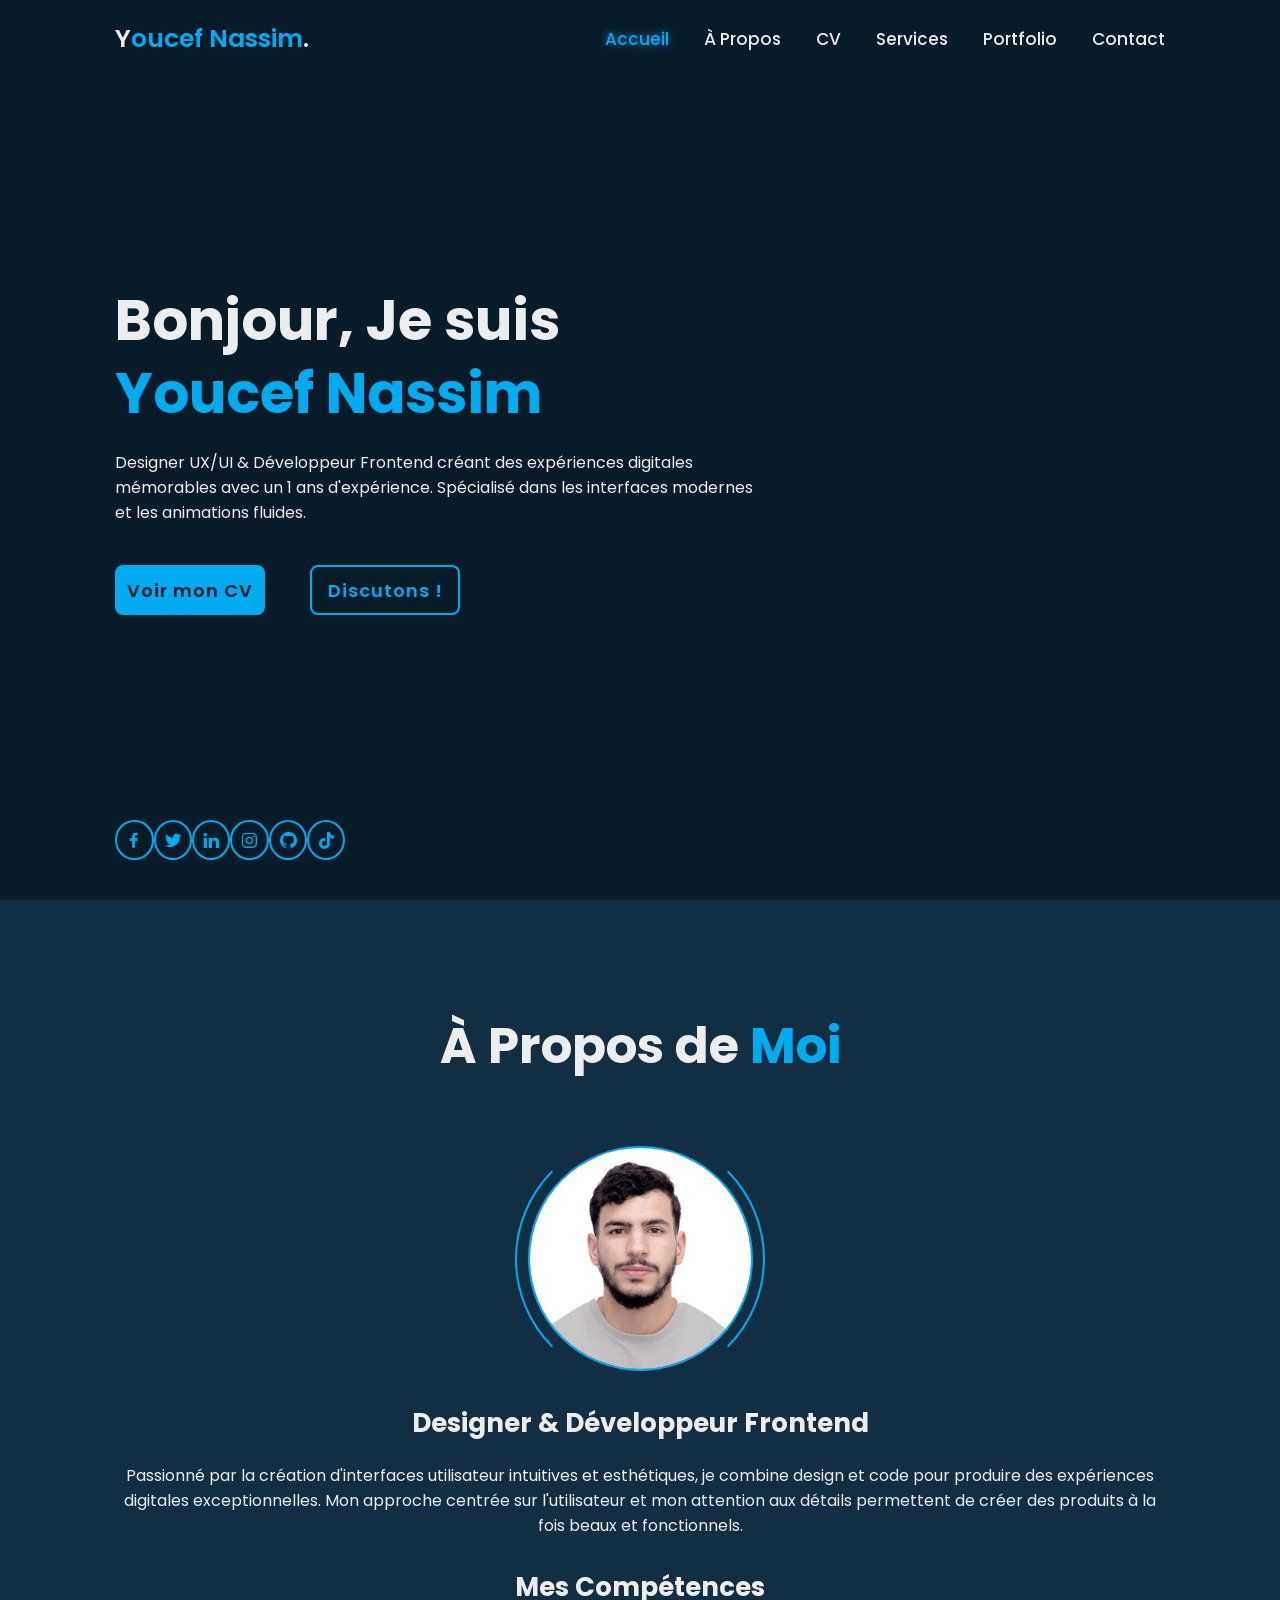
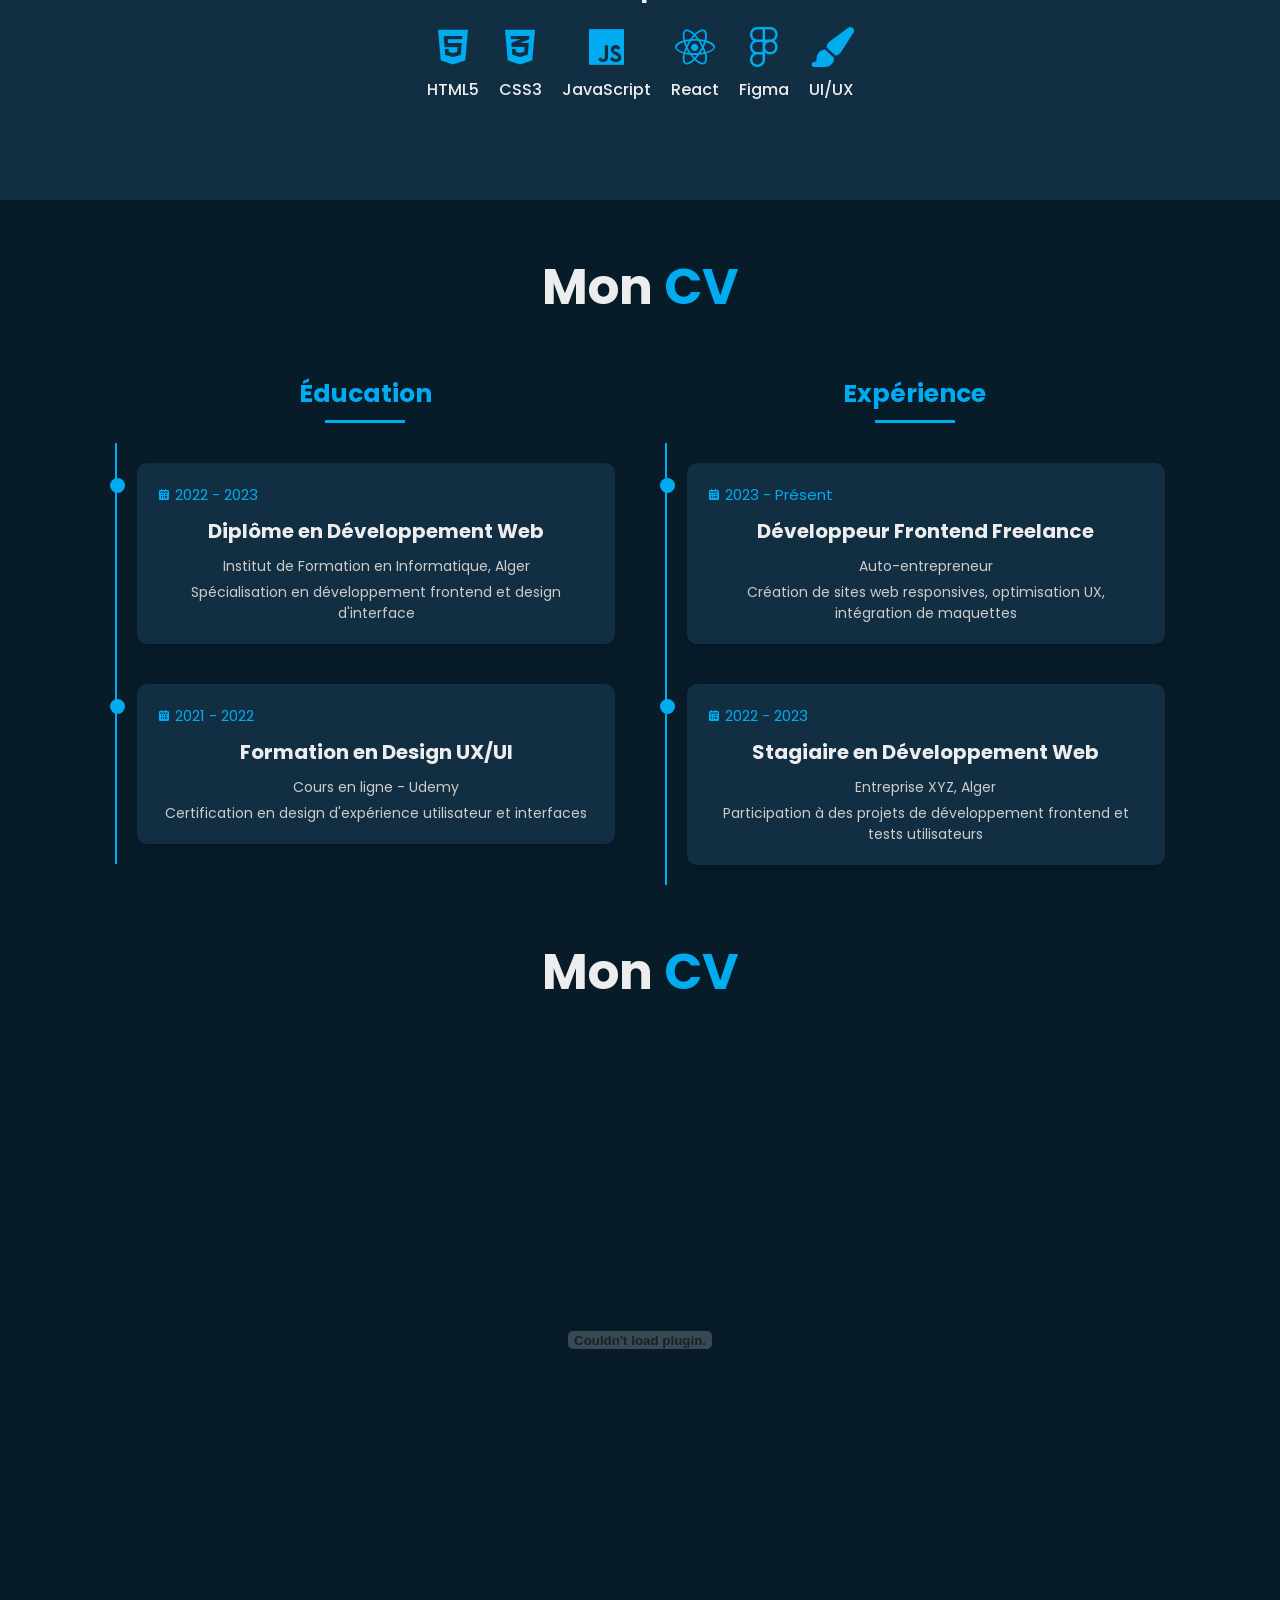
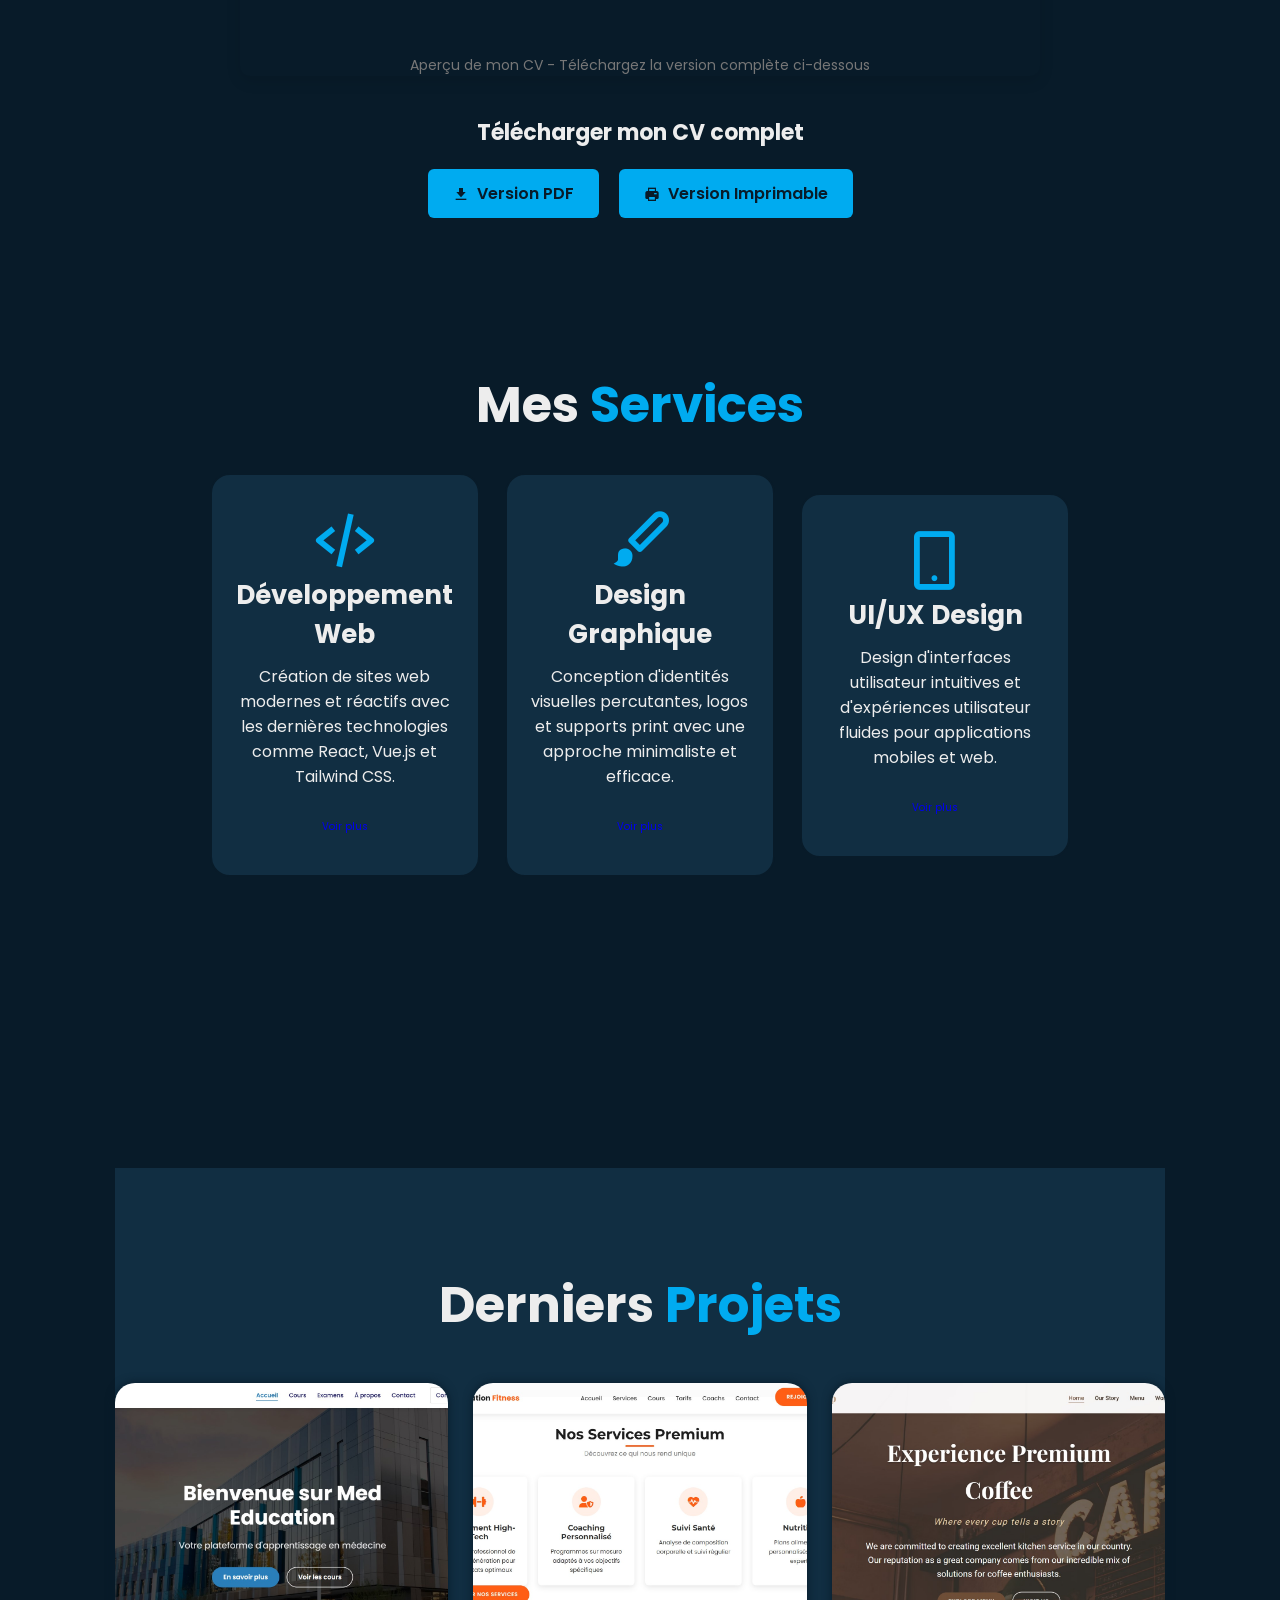
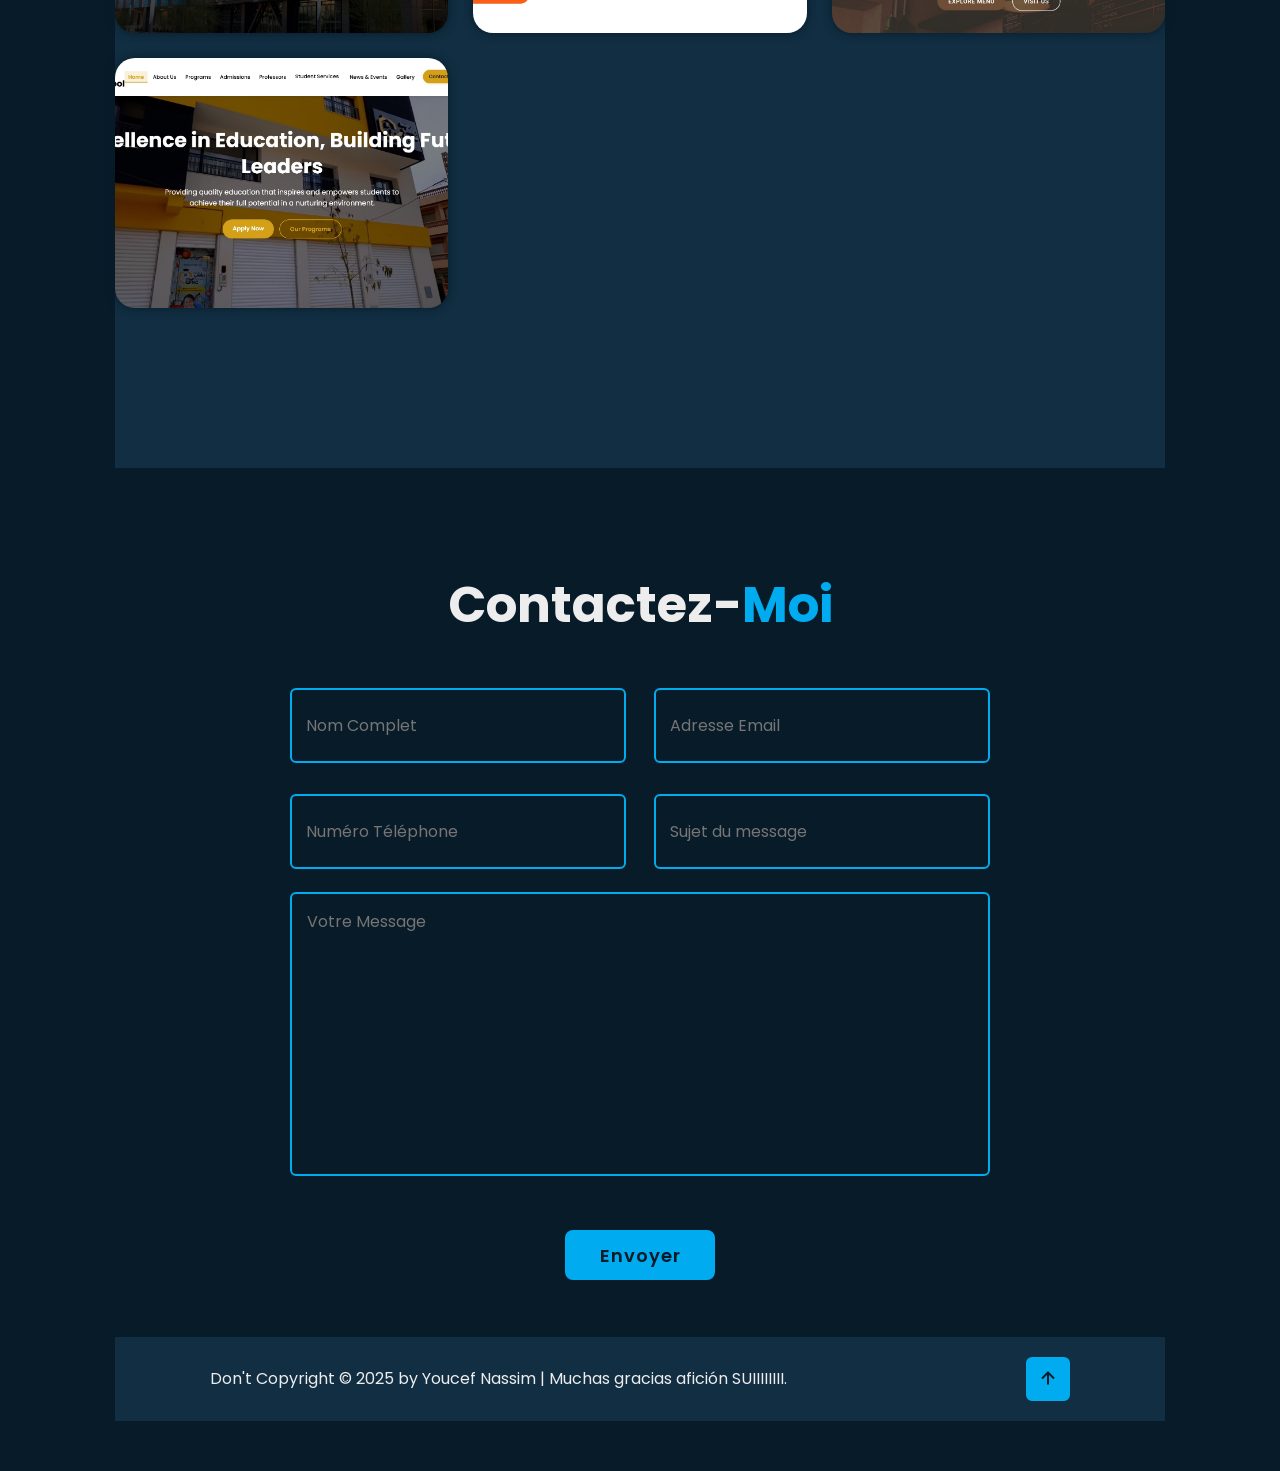
==== CVweb/index.html @ bf8b61a8 "Add files via upload" ====
<!DOCTYPE html>
<html lang="fr">
<head>
    <meta charset="UTF-8">
    <meta name="viewport" content="width=device-width, initial-scale=1.0">
    <title>Youcef Nassim | Portfolio Créatif</title>
    <link rel="stylesheet" href="https://unpkg.com/boxicons@2.1.4/css/boxicons.min.css">
    <link rel="stylesheet" href="https://cdnjs.cloudflare.com/ajax/libs/font-awesome/6.4.0/css/all.min.css">
    <link rel="stylesheet" href="style.css">
</head>
<body>
    <!-- Header -->
    <header class="header">
        <a href="#" class="logo">Y<span>oucef Nassim</span>.</a>

        <i class='bx bx-menu' id="menu-icon"></i>

        <nav class="navbar">
            <a href="#home" class="active">Accueil</a>
            <a href="#about">À Propos</a>
            <a href="#resume">CV</a>
            <a href="#services">Services</a>
            <a href="#portfolio">Portfolio</a>
            <a href="#contact">Contact</a>
        </nav>
    </header>

    <!-- Section Accueil -->
    <section class="home" id="home">
        <div class="home-content">
            <h1>Bonjour, Je suis <span>Youcef Nassim</span></h1>
            <div class="text-animate">
                <h3><span class="multiple-text"></span></h3>
            </div>
            <p>Designer UX/UI & Développeur Frontend créant des expériences digitales mémorables avec un 1 ans d'expérience. Spécialisé dans les interfaces modernes et les animations fluides.</p>
            
            <div class="btn-box">
                <a href="#resume" class="btn">Voir mon CV</a>
                <a href="#contact" class="btn">Discutons !</a>
            </div>
        </div>

        <div class="home-sci">
    <a href="https://web.facebook.com/yusuf.nassim.2025/" target="_blank" rel="noopener noreferrer"><i class='bx bxl-facebook'></i></a>
    <a href="https://x.com/youcef5nassim?t=jWttkvWmE7Of-_HBeMR76Q&s=09" target="_blank" rel="noopener noreferrer"><i class='bx bxl-twitter'></i></a>
    <a href="https://www.linkedin.com/in/youcef-nassim-ben-maamar-791244219/" target="_blank" rel="noopener noreferrer"><i class='bx bxl-linkedin'></i></a>
    <a href="https://www.instagram.com/yusuf_5_nassim/" target="_blank" rel="noopener noreferrer"><i class='bx bxl-instagram'></i></a>
    
    <a href="https://github.com/youcefnassim" target="_blank" rel="noopener noreferrer"><i class='bx bxl-github'></i></a>
    <a href="https://www.tiktok.com/@codeinsight?_t=ZN-8zP3dxFo8yk&_r=1" target="_blank" rel="noopener noreferrer"><i class='bx bxl-tiktok'></i></a>
</div>

        
    </section>

    <!-- Section À Propos -->
    <section class="about" id="about">
        <h2 class="heading">À Propos de <span>Moi</span></h2>

        <div class="about-img">
            <img src="img/phtoo de profile.png" alt="Photo about">
            <span class="circle-spin"></span>
        </div>

        <div class="about-content">
            <h3>Designer & Développeur Frontend</h3>
            <p>Passionné par la création d'interfaces utilisateur intuitives et esthétiques, je combine design et code pour produire des expériences digitales exceptionnelles. Mon approche centrée sur l'utilisateur et mon attention aux détails permettent de créer des produits à la fois beaux et fonctionnels.</p>
            
            <div class="skills">
                <h3>Mes Compétences</h3>
                <div class="skill-items">
                    <div class="skill-item">
                        <i class="fab fa-html5"></i>
                        <span>HTML5</span>
                    </div>
                    <div class="skill-item">
                        <i class="fab fa-css3-alt"></i>
                        <span>CSS3</span>
                    </div>
                    <div class="skill-item">
                        <i class="fab fa-js"></i>
                        <span>JavaScript</span>
                    </div>
                    <div class="skill-item">
                        <i class="fab fa-react"></i>
                        <span>React</span>
                    </div>
                    <div class="skill-item">
                        <i class="fab fa-figma"></i>
                        <span>Figma</span>
                    </div>
                    <div class="skill-item">
                        <i class="fas fa-paint-brush"></i>
                        <span>UI/UX</span>
                    </div>
                </div>
            </div>
        </div>
    </section>

    <!-- Section CV -->
    <section class="resume" id="resume">
        <h2 class="heading">Mon <span>CV</span></h2>
        
        <div class="resume-container">
            <div class="resume-column">
                <h3 class="title">Éducation</h3>
                
                <div class="resume-box">
                    <div class="resume-content">
                        <div class="content">
                            <div class="year"><i class="bx bxs-calendar"></i> 2022 - 2023</div>
                            <h3>Diplôme en Développement Web</h3>
                            <p>Institut de Formation en Informatique, Alger</p>
                            <p>Spécialisation en développement frontend et design d'interface</p>
                        </div>
                    </div>
                    
                    <div class="resume-content">
                        <div class="content">
                            <div class="year"><i class="bx bxs-calendar"></i> 2021 - 2022</div>
                            <h3>Formation en Design UX/UI</h3>
                            <p>Cours en ligne - Udemy</p>
                            <p>Certification en design d'expérience utilisateur et interfaces</p>
                        </div>
                    </div>
                </div>
            </div>
            
            <div class="resume-column">
                <h3 class="title">Expérience</h3>
                
                <div class="resume-box">
                    <div class="resume-content">
                        <div class="content">
                            <div class="year"><i class="bx bxs-calendar"></i> 2023 - Présent</div>
                            <h3>Développeur Frontend Freelance</h3>
                            <p>Auto-entrepreneur</p>
                            <p>Création de sites web responsives, optimisation UX, intégration de maquettes</p>
                        </div>
                    </div>
                    
                    <div class="resume-content">
                        <div class="content">
                            <div class="year"><i class="bx bxs-calendar"></i> 2022 - 2023</div>
                            <h3>Stagiaire en Développement Web</h3>
                            <p>Entreprise XYZ, Alger</p>
                            <p>Participation à des projets de développement frontend et tests utilisateurs</p>
                        </div>
                    </div>
                </div>
            </div>
        </div>
        
       <!-- Section CV -->
<section class="resume" id="resume">
    <h2 class="heading">Mon <span>CV</span></h2>
    
    <!-- Aperçu du CV -->
    <div class="cv-preview">
        <embed src="img/Benmaamar Youcef Nassim.pdf" type="application/pdf" width="100%" height="600px">
        <p class="preview-note">Aperçu de mon CV - Téléchargez la version complète ci-dessous</p>
    </div>
    
    <!-- Boutons de téléchargement -->
    <div class="download-section">
        <h3>Télécharger mon CV complet</h3>
        <div class="download-buttons">
            <a href="Benmaamar Youcef Nassim.pdf" download="Benmaamar.pdf" class="download-btn">
                <i class='bx bxs-download'></i> Version PDF
            </a>
            <a href="#" class="download-btn" id="print-cv">
                <i class='bx bxs-printer'></i> Version Imprimable
            </a>
        </div>
    </div>
</section>

    <!-- Section Services -->
    <section class="services" id="services">
        <h2 class="heading">Mes <span>Services</span></h2>

        <div class="services-container">
            <div class="services-box">
                <i class='bx bx-code-alt'></i>
                <h3>Développement Web</h3>
                <p>Création de sites web modernes et réactifs avec les dernières technologies comme React, Vue.js et Tailwind CSS.</p>
                <a href="#" class="btn">Voir plus</a>
            </div>

            <div class="services-box">
                <i class='bx bxs-paint'></i>
                <h3>Design Graphique</h3>
                <p>Conception d'identités visuelles percutantes, logos et supports print avec une approche minimaliste et efficace.</p>
                <a href="#" class="btn">Voir plus</a>
            </div>

            <div class="services-box">
                <i class='bx bx-mobile-alt'></i>
                <h3>UI/UX Design</h3>
                <p>Design d'interfaces utilisateur intuitives et d'expériences utilisateur fluides pour applications mobiles et web.</p>
                <a href="#" class="btn">Voir plus</a>
            </div>
        </div>
    </section>

  

<!-- Section Portfolio -->
<section class="portfolio" id="portfolio">
    <h2 class="heading">Derniers <span>Projets</span></h2>

    <div class="portfolio-container">
        <!-- Projet Educmed -->
        <div class="portfolio-box">
            <img src="img/20.jpg" alt="Projet Educmed">
            <div class="portfolio-layer">
                <h4>Educmed</h4>
                <p>Plateforme éducative médicale</p>
                <a href="https://youcefnassim.github.io/Medstudent31/" target="_blank"><i class='bx bx-link-external'></i></a>
                <button class="gallery-btn" data-project="educmed">
                    <i class='bx bx-images'></i> Voir la galerie
                </button>
            </div>
        </div>

        <!-- Projet Gym131 -->
        <div class="portfolio-box">
            <img src="img/30.jpg" alt="Projet Gym131">
            <div class="portfolio-layer">
                <h4>Gym131</h4>
                <p>Site web pour salle de sport</p>
                <a href="https://youcefnassim.github.io/Gym131/" target="_blank"><i class='bx bx-link-external'></i></a>
                <button class="gallery-btn" data-project="gym131">
                    <i class='bx bx-images'></i> Voir la galerie
                </button>
            </div>
        </div>

        <!-- Projet CoffeeShop -->
        <div class="portfolio-box">
            <img src="img/11.jpg" alt="Projet CoffeeShop">
            <div class="portfolio-layer">
                <h4>CoffeeShop</h4>
                <p>Site vitrine pour café boutique</p>
                <a href="https://youcefnassim.github.io/cofeeshop/" target="_blank"><i class='bx bx-link-external'></i></a>
                <button class="gallery-btn" data-project="coffeeshop">
                    <i class='bx bx-images'></i> Voir la galerie
                </button>
            </div>
        </div>

        <!-- Projet DNC School -->
        <div class="portfolio-box">
            <img src="img/school1.jpg" alt="Projet DNC School">
            <div class="portfolio-layer">
                <h4>DNC School</h4>
                <p>Site web éducatif moderne</p>
                <a href="https://dnc-school-58a98.web.app" target="_blank"><i class='bx bx-link-external'></i></a>
                <button class="gallery-btn" data-project="dncschool">
                    <i class='bx bx-images'></i> Voir la galerie
                </button>
            </div>
        </div>
    </div>
</section>

<!-- Modale de galerie -->
<div class="gallery-modal" id="galleryModal">
    <div class="modal-content">
        <span class="close-modal">&times;</span>
        <h3 class="modal-title">Galerie du projet</h3>
        <div class="gallery-container">
            <div class="main-image">
                <img src="" alt="" id="mainGalleryImage">
                <div class="image-counter">
                    <span id="currentImage">1</span> / <span id="totalImages">0</span>
                </div>
            </div>
            <div class="image-thumbnails" id="thumbnailContainer"></div>
        </div>
        <div class="gallery-controls">
            <button class="gallery-prev"><i class='bx bx-chevron-left'></i></button>
            <button class="gallery-next"><i class='bx bx-chevron-right'></i></button>
        </div>
        <div class="project-info">
            <p id="projectDescription"></p>
        </div>
    </div>
</div>

   <!-- Section Contact -->
<section class="contact" id="contact">
    <h2 class="heading">Contactez-<span>Moi</span></h2>

    <form action="https://formsubmit.co/youcefnassim60@gmail.com" method="POST">
        <!-- Champs cachés pour configurer FormSubmit -->
        <input type="hidden" name="_subject" value="Nouveau message depuis votre portfolio">
        <input type="hidden" name="_template" value="table">
        <input type="hidden" name="_next" value="https://youcefnassim.github.io/merci.html">
        <input type="hidden" name="_captcha" value="false">
        
        <div class="input-box">
            <div class="input-field field">
                <input type="text" name="name" placeholder="Nom Complet" class="input" required>
                <span class="focus"></span>
            </div>
            <div class="input-field field">
                <input type="email" name="email" placeholder="Adresse Email" class="input" required>
                <span class="focus"></span>
            </div>
        </div>

        <div class="input-box">
            <div class="input-field field">
                <input type="tel" name="phone" placeholder="Numéro Téléphone" class="input">
                <span class="focus"></span>
            </div>
            <div class="input-field field">
                <input type="text" name="subject" placeholder="Sujet du message" class="input" required>
                <span class="focus"></span>
            </div>
        </div>

        <div class="textarea-field field">
            <textarea name="message" cols="30" rows="10" placeholder="Votre Message" class="textarea" required></textarea>
            <span class="focus"></span>
        </div>

        <div class="btn-box btns">
            <button type="submit" class="btn">Envoyer</button>
        </div>
    </form>
</section>
    <!-- Footer -->
    <footer class="footer">
        <div class="footer-text">
            <p>Don't Copyright &copy; 2025 by Youcef Nassim | Muchas gracias afición SUIIIIIIII.</p>
        </div>

        <div class="footer-iconTop">
            <a href="#"><i class='bx bx-up-arrow-alt'></i></a>
        </div>
    </footer>

    <script src="https://unpkg.com/typed.js@2.0.16/dist/typed.umd.js"></script>
    <script src="script.js"></script>
</body>
</html>
---- CVweb/style.css ----
/* Importations & Variables */
@import url('https://fonts.googleapis.com/css2?family=Poppins:wght@300;400;500;600;700;800;900&display=swap');
@import url('https://cdnjs.cloudflare.com/ajax/libs/font-awesome/6.4.0/css/all.min.css');

:root {
    --bg-color: #081b29;
    --second-bg-color: #112e42;
    --text-color: #ededed;
    --main-color: #00abf0;
    --neon-effect: 0 0 10px rgba(0, 171, 240, 0.8);
}

* {
    margin: 0;
    padding: 0;
    box-sizing: border-box;
    font-family: 'Poppins', sans-serif;
    text-decoration: none;
    list-style: none;
    scroll-behavior: smooth;
}

html {
    font-size: 62.5%;
    overflow-x: hidden;
}

body {
    background: var(--bg-color);
    color: var(--text-color);
}

/* Header */
.header {
    position: fixed;
    top: 0;
    left: 0;
    width: 100%;
    padding: 2rem 9%;
    background: transparent;
    display: flex;
    justify-content: space-between;
    align-items: center;
    z-index: 100;
    transition: .3s;
}

.header.sticky {
    background: var(--bg-color);
    box-shadow: 0 .1rem 1rem rgba(0, 0, 0, .2);
}

.logo {
    font-size: 2.5rem;
    color: var(--text-color);
    font-weight: 600;
}

.logo span {
    color: var(--main-color);
}

.navbar {
    display: flex;
    gap: 3.5rem;
}

.navbar a {
    font-size: 1.7rem;
    color: var(--text-color);
    font-weight: 500;
    transition: .3s;
}

.navbar a:hover,
.navbar a.active {
    color: var(--main-color);
    text-shadow: var(--neon-effect);
}

#menu-icon {
    font-size: 3.6rem;
    color: var(--text-color);
    cursor: pointer;
    display: none;
}

/* Section Accueil */
.home {
    display: flex;
    align-items: center;
    padding: 0 9%;
    min-height: 100vh;
    background: url('assets/home-bg.jpg') no-repeat;
    background-size: cover;
    background-position: center;
}

.home-content {
    max-width: 60rem;
    z-index: 99;
}

.home-content h1 {
    font-size: 5.6rem;
    font-weight: 700;
    line-height: 1.3;
}

.home-content h1 span {
    color: var(--main-color);
}

.text-animate {
    position: relative;
    width: 32.8rem;
}

.text-animate h3 {
    font-size: 3.2rem;
    font-weight: 700;
    color: transparent;
    -webkit-text-stroke: .7px var(--main-color);
}

.home-content p {
    font-size: 1.6rem;
    margin: 2rem 0 4rem;
}

.btn-box {
    position: relative;
    display: flex;
    justify-content: space-between;
    width: 34.5rem;
    height: 5rem;
}

.btn-box .btn {
    position: relative;
    display: inline-flex;
    justify-content: center;
    align-items: center;
    width: 15rem;
    height: 100%;
    background: var(--main-color);
    border: .2rem solid var(--main-color);
    border-radius: .8rem;
    font-size: 1.8rem;
    font-weight: 600;
    letter-spacing: .1rem;
    color: var(--bg-color);
    z-index: 1;
    overflow: hidden;
    transition: .5s;
}

.btn-box .btn:hover {
    color: var(--main-color);
}

.btn-box .btn:nth-child(2) {
    background: transparent;
    color: var(--main-color);
}

.btn-box .btn:nth-child(2):hover {
    color: var(--bg-color);
}

.btn-box .btn:nth-child(2)::before {
    background: var(--main-color);
}

.btn-box .btn::before {
    content: '';
    position: absolute;
    top: 0;
    left: 0;
    width: 0;
    height: 100%;
    background: var(--bg-color);
    z-index: -1;
    transition: .5s;
}

.btn-box .btn:hover::before {
    width: 100%;
}

.home-sci {
    position: absolute;
    bottom: 4rem;
    width: 170px;
    display: flex;
    justify-content: space-between;
}

.home-sci a {
    position: relative;
    display: inline-flex;
    justify-content: center;
    align-items: center;
    width: 40px;
    height: 40px;
    background: transparent;
    border: .2rem solid var(--main-color);
    border-radius: 50%;
    font-size: 20px;
    color: var(--main-color);
    z-index: 1;
    overflow: hidden;
    transition: .5s;
}

.home-sci a:hover {
    color: var(--bg-color);
}

.home-sci a::before {
    content: '';
    position: absolute;
    top: 0;
    left: 0;
    width: 0;
    height: 100%;
    background: var(--main-color);
    z-index: -1;
    transition: .5s;
}

.home-sci a:hover::before {
    width: 100%;
}

.home-img {
    position: relative;
    right: -7rem;
    width: 500px;
    height: 500px;
    border-radius: 50%;
    display: flex;
    justify-content: center;
    align-items: center;
}
.home-sci {
    position: absolute;
    bottom: 4rem;
    width: 230px; /* Augmenté de 170px à 230px pour accommoder les nouveaux icônes */
    display: flex;
    justify-content: space-between;
}

/* Sections communes */
section {
    min-height: 100vh;
    padding: 10rem 9% 2rem;
}

.heading {
    font-size: 5rem;
    margin-bottom: 3rem;
    text-align: center;
}

.heading span {
    color: var(--main-color);
}

/* Section À Propos */
.about {
    display: flex;
    justify-content: center;
    align-items: center;
    flex-direction: column;
    gap: 2rem;
    background: var(--second-bg-color);
    padding-bottom: 6rem;
}

.about-img {
    position: relative;
    width: 25rem;
    height: 25rem;
    border-radius: 50%;
    display: flex;
    justify-content: center;
    align-items: center;
}

.about-img img {
    width: 90%;
    border-radius: 50%;
    border: .2rem solid var(--main-color);
}

.about-img .circle-spin {
    position: absolute;
    top: 50%;
    left: 50%;
    transform: translate(-50%, -50%) rotate(0);
    width: 100%;
    height: 100%;
    border-radius: 50%;
    border-top: .2rem solid var(--second-bg-color);
    border-bottom: .2rem solid var(--second-bg-color);
    border-left: .2rem solid var(--main-color);
    border-right: .2rem solid var(--main-color);
    animation: aboutSpinner 8s linear infinite;
}

@keyframes aboutSpinner {
    100% {
        transform: translate(-50%, -50%) rotate(360deg);
    }
}

.about-content {
    text-align: center;
}

.about-content h3 {
    font-size: 2.6rem;
}

.about-content p {
    font-size: 1.6rem;
    margin: 2rem 0 3rem;
}

/* Section Compétences */
.skills {
    margin: 3rem 0;
}

.skill-items {
    display: flex;
    flex-wrap: wrap;
    justify-content: center;
    gap: 2rem;
    margin-top: 2rem;
}

.skill-item {
    display: flex;
    flex-direction: column;
    align-items: center;
    transition: transform 0.3s;
}

.skill-item:hover {
    transform: translateY(-5px);
}

.skill-item i {
    font-size: 4rem;
    color: var(--main-color);
    margin-bottom: 1rem;
}

.skill-item span {
    font-size: 1.6rem;
    font-weight: 500;
}

.btn-box.btns {
    display: inline-block;
    width: 15rem;
}

/* Section CV */
.resume {
    background: var(--bg-color);
}

.resume-container {
    display: flex;
    gap: 5rem;
    margin-top: 5rem;
}

.resume-column {
    flex: 1;
}

.resume-column h3.title {
    font-size: 2.5rem;
    margin-bottom: 2rem;
    color: var(--main-color);
    text-align: center;
    position: relative;
    padding-bottom: 1rem;
}

.resume-column h3.title::after {
    content: '';
    position: absolute;
    bottom: 0;
    left: 50%;
    transform: translateX(-50%);
    width: 80px;
    height: 3px;
    background: var(--main-color);
}

.resume-box {
    border-left: 2px solid var(--main-color);
    padding-left: 2rem;
    position: relative;
}

.resume-content {
    position: relative;
    padding: 2rem 0;
}

.resume-content::before {
    content: '';
    position: absolute;
    top: 3.5rem;
    left: -2.7rem;
    width: 1.5rem;
    height: 1.5rem;
    border-radius: 50%;
    background: var(--main-color);
    z-index: 1;
}

.resume-content .content {
    background: var(--second-bg-color);
    padding: 2rem;
    border-radius: 1rem;
    box-shadow: 0 .5rem 1rem rgba(0, 0, 0, .1);
}

.resume-content .content .year {
    display: flex;
    align-items: center;
    gap: 0.5rem;
    color: var(--main-color);
    font-size: 1.5rem;
    margin-bottom: 1rem;
}

.resume-content .content .year i {
    font-size: 1.3rem;
}

.resume-content .content h3 {
    font-size: 2rem;
    margin-bottom: 1rem;
}

.resume-content .content p {
    font-size: 1.4rem;
    margin-bottom: 0.5rem;
    color: #ccc;
}

.resume-content .content p:last-child {
    margin-bottom: 0;
}

/* Section Téléchargement CV */
.cv-download {
    margin-top: 5rem;
    text-align: center;
}

.cv-download h3 {
    font-size: 2.5rem;
    margin-bottom: 2rem;
}

.download-options {
    display: flex;
    justify-content: center;
    gap: 2rem;
    margin-top: 2rem;
}

.download-options .btn {
    display: inline-flex;
    align-items: center;
    gap: 0.8rem;
    padding: 1.2rem 2.5rem;
}

.download-options .btn i {
    font-size: 1.8rem;
}

/* Section Services */
.services {
    background: var(--bg-color);
}

.services-container {
    display: grid;
    grid-template-columns: repeat(3, 1fr);
    align-items: center;
    gap: 2.5rem;
}

/* Styles pour la section CV */
.resume {
    padding: 5rem 9%;
    text-align: center;
}

.cv-preview {
    margin: 3rem auto;
    max-width: 800px;
    box-shadow: 0 5px 15px rgba(0,0,0,0.1);
    border-radius: 10px;
    overflow: hidden;
}

.preview-note {
    margin-top: 1rem;
    font-size: 1.4rem;
    color: #777;
}

.download-section {
    margin-top: 4rem;
}

.download-section h3 {
    font-size: 2.2rem;
    margin-bottom: 2rem;
    color: var(--text-color);
}

.download-buttons {
    display: flex;
    justify-content: center;
    gap: 2rem;
    flex-wrap: wrap;
}

.download-btn {
    display: inline-flex;
    align-items: center;
    gap: 0.8rem;
    padding: 1.2rem 2.5rem;
    background: var(--main-color);
    color: var(--bg-color);
    border-radius: 0.6rem;
    font-size: 1.6rem;
    font-weight: 600;
    transition: 0.3s;
    text-decoration: none;
}

.download-btn:hover {
    background: var(--text-color);
    transform: translateY(-3px);
    box-shadow: 0 5px 15px rgba(0,0,0,0.2);
}

.services-box {
    background: var(--second-bg-color);
    padding: 3rem 2rem 4rem;
    border-radius: 2rem;
    text-align: center;
    border: .2rem solid var(--bg-color);
    transition: .5s ease;
}

.services-box:hover {
    border-color: var(--main-color);
    transform: scale(1.02);
}

.services-box i {
    font-size: 7rem;
    color: var(--main-color);
}

.services-box h3 {
    font-size: 2.6rem;
}

.services-box p {
    font-size: 1.6rem;
    margin: 1rem 0 3rem;
}

/* ========== PORTFOLIO SECTION ========== */
.portfolio {
    background: var(--second-bg-color);
    padding: 100px 0;
}

.portfolio-container {
    display: grid;
    grid-template-columns: repeat(auto-fit, minmax(300px, 1fr));
    gap: 2.5rem;
    margin-top: 4rem;
}

.portfolio-box {
    position: relative;
    border-radius: 2rem;
    box-shadow: 0 0 1rem var(--bg-color);
    overflow: hidden;
    display: flex;
    height: 250px;
}

.portfolio-box img {
    width: 100%;
    height: 100%;
    object-fit: cover;
    transition: .5s ease;
}

.portfolio-box:hover img {
    transform: scale(1.1);
}

.portfolio-layer {
    position: absolute;
    bottom: 0;
    left: 0;
    width: 100%;
    height: 100%;
    background: linear-gradient(rgba(0, 0, 0, .1), var(--main-color));
    display: flex;
    flex-direction: column;
    justify-content: center;
    align-items: center;
    text-align: center;
    padding: 0 4rem;
    transform: translateY(100%);
    transition: .5s ease;
}

.portfolio-box:hover .portfolio-layer {
    transform: translateY(0);
}

.portfolio-layer h4 {
    font-size: 2rem;
    color: var(--white-color);
    margin-bottom: 1rem;
}

.portfolio-layer p {
    font-size: 1.2rem;
    color: var(--white-color);
    margin: .3rem 0 1rem;
}

.portfolio-layer a {
    display: inline-flex;
    justify-content: center;
    align-items: center;
    width: 4rem;
    height: 4rem;
    background: var(--white-color);
    border-radius: 50%;
    margin: 0 0.5rem;
}

.portfolio-layer a i {
    font-size: 2rem;
    color: var(--second-bg-color);
}

.gallery-btn {
    display: inline-flex;
    justify-content: center;
    align-items: center;
    padding: 0.8rem 1.5rem;
    background: var(--white-color);
    border-radius: 4rem;
    color: var(--second-bg-color);
    font-weight: 600;
    margin-top: 1rem;
    cursor: pointer;
    border: none;
    transition: 0.3s;
}

.gallery-btn:hover {
    background: var(--main-color);
    color: var(--white-color);
}

.gallery-btn i {
    font-size: 1.5rem;
    margin-right: 0.5rem;
}

/* ========== GALLERY MODAL ========== */
.gallery-modal {
    display: none;
    position: fixed;
    z-index: 1000;
    left: 0;
    top: 0;
    width: 100%;
    height: 100%;
    overflow: auto;
    background-color: rgba(0, 0, 0, 0.9);
    animation: fadeIn 0.3s;
}

@keyframes fadeIn {
    from { opacity: 0; }
    to { opacity: 1; }
}

.modal-content {
    position: relative;
    background-color: #1a1a1a;
    margin: 2% auto;
    padding: 25px;
    width: 90%;
    max-width: 1200px;
    border-radius: 10px;
    box-shadow: 0 5px 25px rgba(0, 0, 0, 0.5);
}

.close-modal {
    position: absolute;
    top: 15px;
    right: 25px;
    color: #f1f1f1;
    font-size: 35px;
    font-weight: bold;
    cursor: pointer;
    transition: 0.3s;
}

.close-modal:hover {
    color: var(--main-color);
}

.modal-title {
    color: var(--white-color);
    text-align: center;
    margin-bottom: 20px;
    font-size: 2.2rem;
}

.gallery-container {
    display: flex;
    flex-direction: column;
    margin: 0;
    padding: 0;
}

.main-image {
    position: relative;
    width: 100%;
    max-height: 70vh;
    min-height: 300px;
    display: flex;
    align-items: center;
    justify-content: center;
    overflow: hidden;
    border-radius: 8px;
    margin: 0;
    padding: 0;
}

.main-image img {
    max-width: 100%;
    max-height: 100%;
    width: auto;
    height: auto;
    object-fit: contain;
    transition: opacity 0.3s ease;
    margin: 0;
    padding: 0;
}

.image-counter {
    position: absolute;
    top: 15px;
    right: 15px;
    background: rgba(0, 0, 0, 0.7);
    color: white;
    padding: 5px 10px;
    border-radius: 20px;
    font-size: 14px;
}

.image-thumbnails {
    display: flex;
    gap: 10px;
    overflow-x: auto;
    padding: 10px 0;
}

.thumbnail {
    width: 100px;
    height: 70px;
    object-fit: cover;
    border-radius: 5px;
    cursor: pointer;
    opacity: 0.7;
    transition: opacity 0.3s;
}

.thumbnail:hover, .thumbnail.active {
    opacity: 1;
    border: 2px solid var(--main-color);
}

.gallery-controls {
    display: flex;
    justify-content: center;
    gap: 20px;
    margin-top: 20px;
}

.gallery-prev, .gallery-next {
    background: var(--main-color);
    color: white;
    border: none;
    padding: 12px 20px;
    border-radius: 50%;
    cursor: pointer;
    font-size: 20px;
    transition: background 0.3s;
}

.gallery-prev:hover, .gallery-next:hover {
    background: var(--white-color);
    color: var(--bg-color);
}

.project-info {
    margin-top: 20px;
    padding: 15px;
    background: rgba(255, 255, 255, 0.05);
    border-radius: 8px;
}

.project-info p {
    color: var(--white-color);
    text-align: center;
    font-size: 1.1rem;
}

/* Responsive */
@media (max-width: 768px) {
    .modal-content {
        width: 95%;
        padding: 15px;
    }
    
    .main-image {
        height: 300px;
    }
    
    .thumbnail {
        width: 80px;
        height: 60px;
    }
    
    .gallery-controls {
        margin-top: 15px;
    }
}

/* Section Contact */
.contact {
    background: var(--bg-color);
}

.contact form {
    max-width: 70rem;
    margin: 1rem auto;
    text-align: center;
    margin-bottom: 3rem;
}

.contact form .input-box {
    display: flex;
    justify-content: space-between;
    flex-wrap: wrap;
}

.contact form .input-box input,
.contact form textarea {
    width: 100%;
    padding: 1.5rem;
    font-size: 1.6rem;
    color: var(--text-color);
    background: var(--second-bg-color);
    border-radius: .8rem;
    margin: .7rem 0;
    border: none;
}

.contact form .input-box input {
    width: 49%;
}

.contact form textarea {
    resize: none;
}

.contact form .btn {
    margin-top: 2rem;
    cursor: pointer;
}

/* Styles pour la section Contact */
.contact {
    min-height: auto;
    padding-bottom: 7rem;
}

.contact form {
    max-width: 70rem;
    margin: 0 auto;
    text-align: center;
}

.contact form .input-box {
    position: relative;
    display: flex;
    justify-content: space-between;
    flex-wrap: wrap;
    margin-bottom: 1.5rem;
}

.contact form .input-box .input-field {
    position: relative;
    width: 48%;
    margin: 0.8rem 0;
}

.contact form .input-box .input-field input,
.contact form .textarea-field textarea {
    width: 100%;
    height: 100%;
    padding: 1.5rem;
    font-size: 1.6rem;
    color: var(--text-color);
    background: transparent;
    border-radius: 0.6rem;
    border: 0.2rem solid var(--main-color);
}

.contact form .input-box .input-field input {
    padding: 1.6rem 1.4rem;
}

.contact form .textarea-field {
    position: relative;
    margin: 0.8rem 0 2.7rem;
    display: flex;
}

.contact form .textarea-field textarea {
    resize: none;
}

.contact form .focus {
    position: absolute;
    top: 0;
    left: 0;
    width: 0;
    height: 100%;
    background: var(--second-bg-color);
    border-radius: 0.6rem;
    z-index: -1;
    transition: 0.5s;
}

.contact form .input-field:focus-within .focus,
.contact form .textarea-field:focus-within .focus {
    width: 100%;
}
/* Améliorations pour le formulaire de contact */
.contact form .input-field.focused .focus,
.contact form .textarea-field.focused .focus {
    width: 100%;
}

.contact form .input:focus,
.contact form .textarea:focus {
    border-color: var(--main-color);
    box-shadow: var(--neon-effect);
}

.contact form .input:invalid:not(:focus):not(:placeholder-shown),
.contact form .textarea:invalid:not(:focus):not(:placeholder-shown) {
    border-color: #ff3860;
}

.contact form .input:valid:not(:focus):not(:placeholder-shown),
.contact form .textarea:valid:not(:focus):not(:placeholder-shown) {
    border-color: #23d160;
}

/* Animation pour le bouton d'envoi */
.btn-box .btn:disabled {
    opacity: 0.7;
    cursor: not-allowed;
}

.bx-loader-alt {
    animation: spin 1s linear infinite;
}

@keyframes spin {
    0% { transform: rotate(0deg); }
    100% { transform: rotate(360deg); }
}

/* Footer */
.footer {
    display: flex;
    justify-content: space-between;
    align-items: center;
    flex-wrap: wrap;
    padding: 2rem 9%;
    background: var(--second-bg-color);
}

.footer-text p {
    font-size: 1.6rem;
}

.footer-iconTop a {
    position: relative;
    display: inline-flex;
    justify-content: center;
    align-items: center;
    padding: .8rem;
    background: var(--main-color);
    border: .2rem solid var(--main-color);
    border-radius: .6rem;
    z-index: 1;
    overflow: hidden;
}

.footer-iconTop a::before {
    content: '';
    position: absolute;
    top: 0;
    left: 0;
    width: 0;
    height: 100%;
    background: var(--second-bg-color);
    z-index: -1;
    transition: .5s;
}

.footer-iconTop a:hover::before {
    width: 100%;
}

.footer-iconTop a i {
    font-size: 2.4rem;
    color: var(--bg-color);
    transition: .5s;
}

.footer-iconTop a:hover i {
    color: var(--main-color);
}

/* ========== RESPONSIVE DESIGN ========== */
/* Large desktops (1200px and up) */
@media (min-width: 1200px) {
    .home-content {
        max-width: 65rem;
    }
}

/* Standard desktops (992px to 1199px) */
@media (max-width: 1199px) {
    html {
        font-size: 60%;
    }
    
    .home-img {
        right: -4rem;
        width: 450px;
        height: 450px;
    }
    
    .image {
        width: 340px;
        height: 340px;
    }
    
    .glowing-circle::after {
        width: 340px;
        height: 340px;
    }
    
    .resume-container {
        flex-direction: column;
        gap: 3rem;
    }
    
    .resume-column {
        flex: none;
        width: 100%;
    }
}

/* Tablets landscape (768px to 991px) */
@media (max-width: 991px) {
    .header {
        padding: 2rem 4%;
    }

    section {
        padding: 10rem 4% 2rem;
    }

    .home {
        padding: 0 4%;
        flex-direction: column;
        text-align: center;
        padding-top: 12rem;
    }
    
    .home-content {
        max-width: 100%;
        margin-bottom: 4rem;
    }
    
    .home-img {
        right: 0;
        margin: 0 auto;
        width: 400px;
        height: 400px;
    }
    
    .image {
        width: 300px;
        height: 300px;
    }
    
    .glowing-circle::after {
        width: 300px;
        height: 300px;
    }
    
    .home-sci {
        left: 50%;
        transform: translateX(-50%);
    }

    .footer {
        padding: 2rem 4%;
    }
    
    .services-container,
    .portfolio-container {
        grid-template-columns: repeat(2, 1fr);
    }
}

/* Tablets portrait and large phones (576px to 767px) */
@media (max-width: 767px) {
    #menu-icon {
        display: block;
    }

    .navbar {
        position: absolute;
        top: 100%;
        left: -100%;
        width: 100%;
        padding: 1rem 4%;
        background: var(--bg-color);
        box-shadow: 0 .5rem 1rem rgba(0, 0, 0, .2);
        transition: .25s ease;
        transition-delay: .25s;
        flex-direction: column;
        text-align: center;
    }

    .navbar.active {
        left: 0;
        transition-delay: 0s;
    }

    .navbar a {
        display: block;
        font-size: 2rem;
        margin: 2.5rem 0;
    }

    .home-content h1 {
        font-size: 4.8rem;
    }
    
    .home-content p {
        font-size: 1.5rem;
    }
    
    .text-animate h3 {
        font-size: 2.8rem;
    }

    .home-img {
        width: 350px;
        height: 350px;
    }

    .image {
        width: 270px;
        height: 270px;
    }
    
    .glowing-circle::after {
        width: 270px;
        height: 270px;
    }
    
    .btn-box {
        width: 100%;
        justify-content: center;
        flex-wrap: wrap;
        gap: 2rem;
    }
    
    .btn-box .btn {
        width: 14rem;
    }
    
    .text-animate {
        margin: 0 auto;
    }
    
    .heading {
        font-size: 4.2rem;
    }
    
    .contact form .input-box .input-field {
        width: 100%;
    }
    
    .download-options {
        flex-direction: column;
        align-items: center;
    }
}

/* Small phones (425px to 575px) */
@media (max-width: 575px) {
    html {
        font-size: 55%;
    }
    
    .home-content h1 {
        font-size: 4.2rem;
    }
    
    .text-animate h3 {
        font-size: 2.4rem;
    }
    
    .home-img {
        width: 300px;
        height: 300px;
    }

    .image {
        width: 230px;
        height: 230px;
    }
    
    .glowing-circle::after {
        width: 230px;
        height: 230px;
    }
    
    .services-container,
    .portfolio-container {
        grid-template-columns: 1fr;
    }
    
    .heading {
        font-size: 3.8rem;
    }
    
    .about-img {
        width: 22rem;
        height: 22rem;
    }
    
    .footer {
        flex-direction: column-reverse;
        gap: 1.5rem;
    }

    .footer p {
        text-align: center;
        margin-top: 2rem;
    }
}

/* Extra small phones (320px to 424px) */
@media (max-width: 424px) {
    .home-content h1 {
        font-size: 3.6rem;
    }
    
    .text-animate h3 {
        font-size: 2.2rem;
        -webkit-text-stroke: .5px var(--main-color);
    }
    
    .home-content p {
        font-size: 1.4rem;
        margin: 1.5rem 0 3rem;
    }
    
    .btn-box {
        flex-direction: column;
        align-items: center;
        height: auto;
        gap: 1.5rem;
    }
    
    .btn-box .btn {
        width: 100%;
        max-width: 25rem;
    }
    
    .home-img {
        width: 260px;
        height: 260px;
    }

    .image {
        width: 200px;
        height: 200px;
    }
    
    .glowing-circle::after {
        width: 200px;
        height: 200px;
    }
    
    .home-sci {
        position: relative;
        margin: 3rem auto;
        bottom: 0;
    }
    
    section {
        padding: 8rem 5% 2rem;
    }
    
    .heading {
        font-size: 3.4rem;
    }
    
    .about-img {
        width: 20rem;
        height: 20rem;
    }
}

/* Very small devices (under 320px) */
@media (max-width: 319px) {
    .home-content h1 {
        font-size: 3.2rem;
    }
    
    .text-animate h3 {
        font-size: 2rem;
    }
    
    .home-img {
        width: 220px;
        height: 220px;
    }

    .image {
        width: 170px;
        height: 170px;
    }
    
    .glowing-circle::after {
        width: 170px;
        height: 170px;
    }
    
    .heading {
        font-size: 3rem;
    }
}

/* Orientation-based adjustments */
@media (max-height: 600px) and (orientation: landscape) {
    .home {
        padding-top: 15rem;
        min-height: 120vh;
    }
    
    .home-content {
        margin-bottom: 2rem;
    }
    
    .home-img {
        width: 220px;
        height: 220px;
    }
    
    .image {
        width: 180px;
        height: 180px;
    }
    
    .glowing-circle::after {
        width: 180px;
        height: 180px;
    }
}

/* High-resolution devices */
@media (-webkit-min-device-pixel-ratio: 2), (min-resolution: 192dpi) {
    .home {
        background-image: url('assets/home-bg@2x.jpg');
    }
}

/* Print styles */
@media print {
    * {
        color: black !important;
        background: transparent !important;
    }
    
    .navbar, .home-sci, .footer-iconTop, .btn-box {
        display: none !important;
    }
    
    .home, section {
        min-height: auto;
        padding: 2rem !important;
    }
}
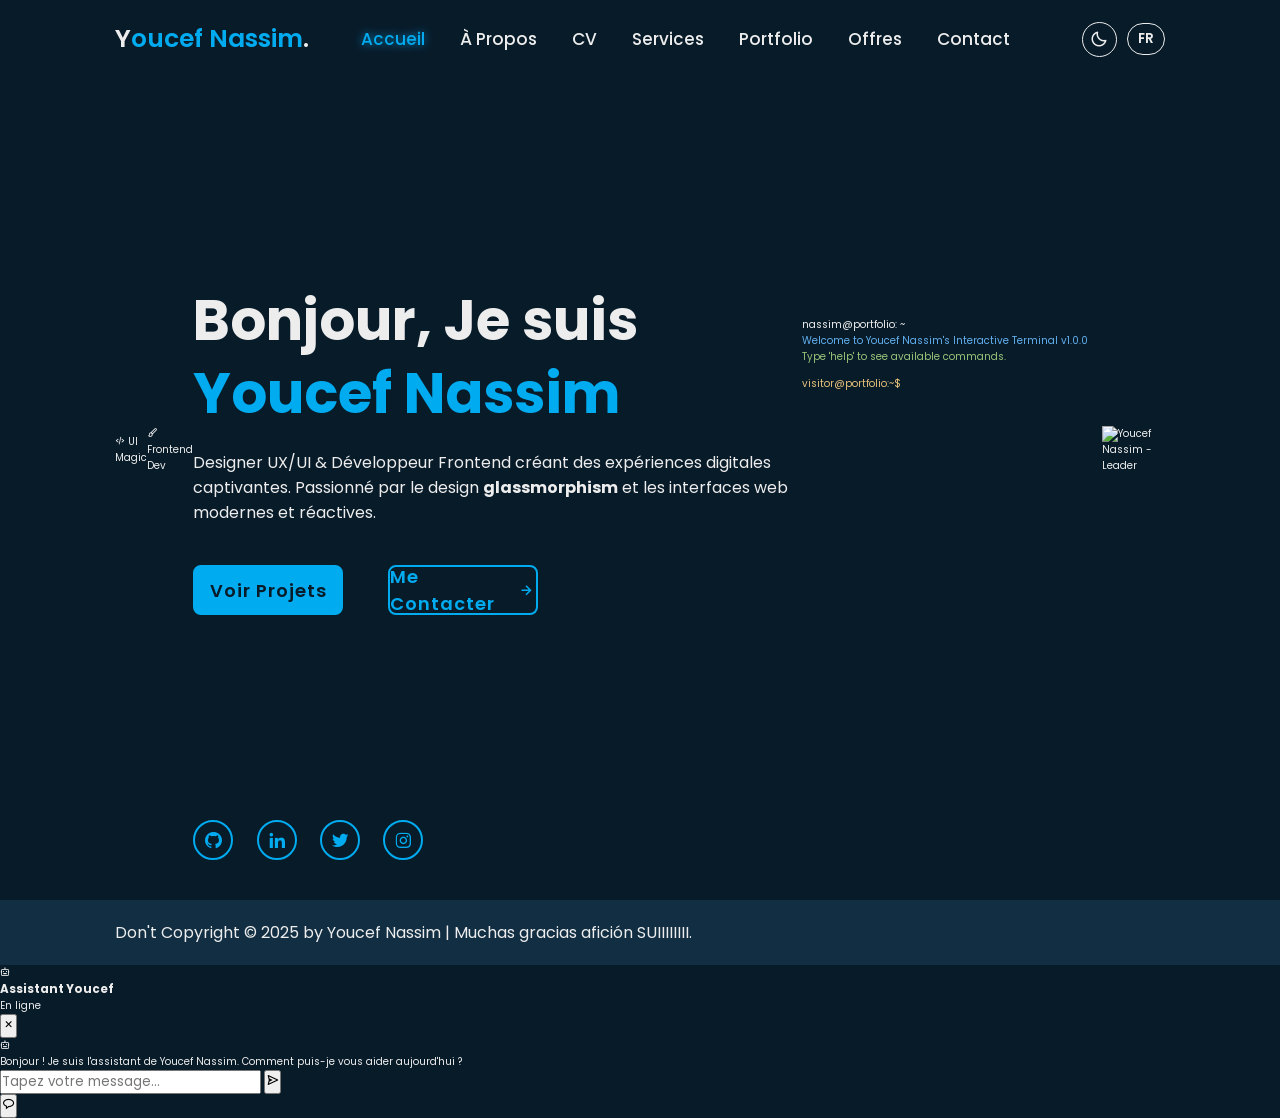
==== commit 728aaf1b: "Update index.html" ====
--- a/CVweb/index.html
+++ b/CVweb/index.html
@@ -3,12 +3,20 @@
 <head>
     <meta charset="UTF-8">
     <meta name="viewport" content="width=device-width, initial-scale=1.0">
-    <title>Youcef Nassim | Portfolio Créatif</title>
+    <title>Youcef Nassim | Développeur Frontend &amp; Designer UX/UI</title>
+    <meta name="description" content="Portfolio de Youcef Nassim - Développeur Frontend et Designer UX/UI créant des expériences digitales captivantes.">
+    <meta property="og:title" content="Youcef Nassim | Développeur Frontend &amp; Designer UX/UI">
+    <meta property="og:description" content="Découvrez mon portfolio de projets web modernes et responsives.">
+    <meta property="og:type" content="website">
+    <meta property="og:url" content="https://youcefnassim.github.io/CVweb/">
+    <meta property="og:image" content="img/phtoo de profile.png">
+    <meta name="twitter:card" content="summary_large_image">
     <link rel="stylesheet" href="https://unpkg.com/boxicons@2.1.4/css/boxicons.min.css">
     <link rel="stylesheet" href="https://cdnjs.cloudflare.com/ajax/libs/font-awesome/6.4.0/css/all.min.css">
+    <link href="https://fonts.googleapis.com/css2?family=Inter:wght@300;400;500;600;700;800&family=Fira+Code:wght@400;500&display=swap" rel="stylesheet">
     <link rel="stylesheet" href="style.css">
 </head>
-<body>
+<body class="page-loaded">
     <!-- Header -->
     <header class="header">
         <a href="#" class="logo">Y<span>oucef Nassim</span>.</a>
@@ -16,334 +24,121 @@
         <i class='bx bx-menu' id="menu-icon"></i>
 
         <nav class="navbar">
-            <a href="#home" class="active">Accueil</a>
-            <a href="#about">À Propos</a>
-            <a href="#resume">CV</a>
-            <a href="#services">Services</a>
-            <a href="#portfolio">Portfolio</a>
-            <a href="#contact">Contact</a>
+            <a href="index.html" class="active" data-i18n="nav_home">Accueil</a>
+            <a href="À Propos.html" data-i18n="nav_about">À Propos</a>
+            <a href="CV.html" data-i18n="nav_resume">CV</a>
+            <a href="Services.html" data-i18n="nav_services">Services</a>
+            <a href="Portfolio.html" data-i18n="nav_portfolio">Portfolio</a>
+            <a href="Offres.html" data-i18n="nav_offers">Offres</a>
+            <a href="Contact.html" data-i18n="nav_contact">Contact</a>
         </nav>
+        <div class="header-toggles" style="display: flex; gap: 1rem; align-items: center; margin-left: 2rem;">
+            <button id="theme-toggle" class="toggle-btn" style="background: transparent; border: 1px solid var(--text-color); color: var(--text-color); border-radius: 50%; width: 35px; height: 35px; cursor: pointer; display: flex; align-items: center; justify-content: center; font-size: 1.8rem; transition: 0.3s;"><i class='bx bx-moon'></i></button>
+            <button id="lang-toggle" class="toggle-btn" style="background: transparent; border: 1px solid var(--text-color); color: var(--text-color); border-radius: 20px; padding: 0.5rem 1rem; cursor: pointer; font-weight: 600; transition: 0.3s;">FR</button>
+        </div>
+
     </header>
 
     <!-- Section Accueil -->
     <section class="home" id="home">
+        <!-- Floating Chips -->
+        <div class="floating-chip chip-1"><i class='bx bx-code-alt'></i> UI Magic</div>
+        <div class="floating-chip chip-2"><i class='bx bx-paint'></i> Frontend Dev</div>
+        
         <div class="home-content">
-            <h1>Bonjour, Je suis <span>Youcef Nassim</span></h1>
+            <h1 class="glitch-text">Bonjour, Je suis <br><span class="gradient-text">Youcef Nassim</span></h1>
             <div class="text-animate">
                 <h3><span class="multiple-text"></span></h3>
             </div>
-            <p>Designer UX/UI & Développeur Frontend créant des expériences digitales mémorables avec un 1 ans d'expérience. Spécialisé dans les interfaces modernes et les animations fluides.</p>
+            <p>Designer UX/UI & Développeur Frontend créant des expériences digitales captivantes. Passionné par le design <b>glassmorphism</b> et les interfaces web modernes et réactives.</p>
             
             <div class="btn-box">
-                <a href="#resume" class="btn">Voir mon CV</a>
-                <a href="#contact" class="btn">Discutons !</a>
+                <a href="Portfolio.html" class="btn btn-primary">Voir Projets</a>
+                <a href="#contact" class="btn btn-outline">Me Contacter <i class='bx bx-right-arrow-alt'></i></a>
+            </div>
+            
+            <div class="home-sci">
+                <a href="https://github.com/youcefnassim" target="_blank"><i class='bx bxl-github'></i></a>
+                <a href="https://www.linkedin.com/in/youcef-nassim-ben-maamar-791244219/" target="_blank"><i class='bx bxl-linkedin'></i></a>
+                <a href="https://x.com/youcef5nassim?t=jWttkvWmE7Of-_HBeMR76Q&s=09" target="_blank"><i class='bx bxl-twitter'></i></a>
+                <a href="https://www.instagram.com/yusuf_5_nassim/" target="_blank"><i class='bx bxl-instagram'></i></a>
             </div>
         </div>
 
-        <div class="home-sci">
-    <a href="https://web.facebook.com/yusuf.nassim.2025/" target="_blank" rel="noopener noreferrer"><i class='bx bxl-facebook'></i></a>
-    <a href="https://x.com/youcef5nassim?t=jWttkvWmE7Of-_HBeMR76Q&s=09" target="_blank" rel="noopener noreferrer"><i class='bx bxl-twitter'></i></a>
-    <a href="https://www.linkedin.com/in/youcef-nassim-ben-maamar-791244219/" target="_blank" rel="noopener noreferrer"><i class='bx bxl-linkedin'></i></a>
-    <a href="https://www.instagram.com/yusuf_5_nassim/" target="_blank" rel="noopener noreferrer"><i class='bx bxl-instagram'></i></a>
-    
-    <a href="https://github.com/youcefnassim" target="_blank" rel="noopener noreferrer"><i class='bx bxl-github'></i></a>
-    <a href="https://www.tiktok.com/@codeinsight?_t=ZN-8zP3dxFo8yk&_r=1" target="_blank" rel="noopener noreferrer"><i class='bx bxl-tiktok'></i></a>
-</div>
-
-        
-    </section>
-
-    <!-- Section À Propos -->
-    <section class="about" id="about">
-        <h2 class="heading">À Propos de <span>Moi</span></h2>
-
-        <div class="about-img">
-            <img src="img/phtoo de profile.png" alt="Photo about">
-            <span class="circle-spin"></span>
-        </div>
-
-        <div class="about-content">
-            <h3>Designer & Développeur Frontend</h3>
-            <p>Passionné par la création d'interfaces utilisateur intuitives et esthétiques, je combine design et code pour produire des expériences digitales exceptionnelles. Mon approche centrée sur l'utilisateur et mon attention aux détails permettent de créer des produits à la fois beaux et fonctionnels.</p>
-            
-            <div class="skills">
-                <h3>Mes Compétences</h3>
-                <div class="skill-items">
-                    <div class="skill-item">
-                        <i class="fab fa-html5"></i>
-                        <span>HTML5</span>
-                    </div>
-                    <div class="skill-item">
-                        <i class="fab fa-css3-alt"></i>
-                        <span>CSS3</span>
-                    </div>
-                    <div class="skill-item">
-                        <i class="fab fa-js"></i>
-                        <span>JavaScript</span>
-                    </div>
-                    <div class="skill-item">
-                        <i class="fab fa-react"></i>
-                        <span>React</span>
-                    </div>
-                    <div class="skill-item">
-                        <i class="fab fa-figma"></i>
-                        <span>Figma</span>
-                    </div>
-                    <div class="skill-item">
-                        <i class="fas fa-paint-brush"></i>
-                        <span>UI/UX</span>
-                    </div>
+        <div class="home-code-window">
+            <div class="window-header">
+                <span class="dot red"></span>
+                <span class="dot yellow"></span>
+                <span class="dot green"></span>
+                <span class="window-title">nassim@portfolio: ~</span>
+            </div>
+            <div class="window-body" id="terminal-body" style="height: 250px; overflow-y: auto; display: flex; flex-direction: column; cursor: text;">
+                <div class="terminal-output" id="terminal-output" style="margin-bottom: 10px;">
+                    <span style="color: #61afef;">Welcome to Youcef Nassim's Interactive Terminal v1.0.0</span><br>
+                    <span style="color: #98c379;">Type 'help' to see available commands.</span>
+                </div>
+                <div class="terminal-input-line" style="display: flex; gap: 10px; align-items: center;">
+                    <span class="prompt" style="color: #e5c07b;">visitor@portfolio:~$</span>
+                    <input type="text" id="terminal-input" autocomplete="off" spellcheck="false" style="background: transparent; border: none; color: #abb2bf; font-family: 'Fira Code', monospace; font-size: 1.3rem; outline: none; flex: 1;">
                 </div>
             </div>
         </div>
-    </section>
 
-    <!-- Section CV -->
-    <section class="resume" id="resume">
-        <h2 class="heading">Mon <span>CV</span></h2>
-        
-        <div class="resume-container">
-            <div class="resume-column">
-                <h3 class="title">Éducation</h3>
-                
-                <div class="resume-box">
-                    <div class="resume-content">
-                        <div class="content">
-                            <div class="year"><i class="bx bxs-calendar"></i> 2022 - 2023</div>
-                            <h3>Diplôme en Développement Web</h3>
-                            <p>Institut de Formation en Informatique, Alger</p>
-                            <p>Spécialisation en développement frontend et design d'interface</p>
-                        </div>
-                    </div>
-                    
-                    <div class="resume-content">
-                        <div class="content">
-                            <div class="year"><i class="bx bxs-calendar"></i> 2021 - 2022</div>
-                            <h3>Formation en Design UX/UI</h3>
-                            <p>Cours en ligne - Udemy</p>
-                            <p>Certification en design d'expérience utilisateur et interfaces</p>
-                        </div>
-                    </div>
-                </div>
-            </div>
-            
-            <div class="resume-column">
-                <h3 class="title">Expérience</h3>
-                
-                <div class="resume-box">
-                    <div class="resume-content">
-                        <div class="content">
-                            <div class="year"><i class="bx bxs-calendar"></i> 2023 - Présent</div>
-                            <h3>Développeur Frontend Freelance</h3>
-                            <p>Auto-entrepreneur</p>
-                            <p>Création de sites web responsives, optimisation UX, intégration de maquettes</p>
-                        </div>
-                    </div>
-                    
-                    <div class="resume-content">
-                        <div class="content">
-                            <div class="year"><i class="bx bxs-calendar"></i> 2022 - 2023</div>
-                            <h3>Stagiaire en Développement Web</h3>
-                            <p>Entreprise XYZ, Alger</p>
-                            <p>Participation à des projets de développement frontend et tests utilisateurs</p>
-                        </div>
-                    </div>
-                </div>
-            </div>
-        </div>
-        
-       <!-- Section CV -->
-<section class="resume" id="resume">
-    <h2 class="heading">Mon <span>CV</span></h2>
-    
-    <!-- Aperçu du CV -->
-    <div class="cv-preview">
-        <embed src="img/Benmaamar Youcef Nassim.pdf" type="application/pdf" width="100%" height="600px">
-        <p class="preview-note">Aperçu de mon CV - Téléchargez la version complète ci-dessous</p>
-    </div>
-    
-    <!-- Boutons de téléchargement -->
-    <div class="download-section">
-        <h3>Télécharger mon CV complet</h3>
-        <div class="download-buttons">
-            <a href="Benmaamar Youcef Nassim.pdf" download="Benmaamar.pdf" class="download-btn">
-                <i class='bx bxs-download'></i> Version PDF
-            </a>
-            <a href="#" class="download-btn" id="print-cv">
-                <i class='bx bxs-printer'></i> Version Imprimable
-            </a>
-        </div>
-    </div>
-</section>
-
-    <!-- Section Services -->
-    <section class="services" id="services">
-        <h2 class="heading">Mes <span>Services</span></h2>
-
-        <div class="services-container">
-            <div class="services-box">
-                <i class='bx bx-code-alt'></i>
-                <h3>Développement Web</h3>
-                <p>Création de sites web modernes et réactifs avec les dernières technologies comme React, Vue.js et Tailwind CSS.</p>
-                <a href="#" class="btn">Voir plus</a>
-            </div>
-
-            <div class="services-box">
-                <i class='bx bxs-paint'></i>
-                <h3>Design Graphique</h3>
-                <p>Conception d'identités visuelles percutantes, logos et supports print avec une approche minimaliste et efficace.</p>
-                <a href="#" class="btn">Voir plus</a>
-            </div>
-
-            <div class="services-box">
-                <i class='bx bx-mobile-alt'></i>
-                <h3>UI/UX Design</h3>
-                <p>Design d'interfaces utilisateur intuitives et d'expériences utilisateur fluides pour applications mobiles et web.</p>
-                <a href="#" class="btn">Voir plus</a>
-            </div>
+        <!-- Hero Leader Image -->
+        <div class="home-leader-img">
+            <img src="img/leader..jpg" alt="Youcef Nassim - Leader" loading="lazy">
         </div>
     </section>
 
-  
-
-<!-- Section Portfolio -->
-<section class="portfolio" id="portfolio">
-    <h2 class="heading">Derniers <span>Projets</span></h2>
-
-    <div class="portfolio-container">
-        <!-- Projet Educmed -->
-        <div class="portfolio-box">
-            <img src="img/20.jpg" alt="Projet Educmed">
-            <div class="portfolio-layer">
-                <h4>Educmed</h4>
-                <p>Plateforme éducative médicale</p>
-                <a href="https://youcefnassim.github.io/Medstudent31/" target="_blank"><i class='bx bx-link-external'></i></a>
-                <button class="gallery-btn" data-project="educmed">
-                    <i class='bx bx-images'></i> Voir la galerie
-                </button>
-            </div>
-        </div>
-
-        <!-- Projet Gym131 -->
-        <div class="portfolio-box">
-            <img src="img/30.jpg" alt="Projet Gym131">
-            <div class="portfolio-layer">
-                <h4>Gym131</h4>
-                <p>Site web pour salle de sport</p>
-                <a href="https://youcefnassim.github.io/Gym131/" target="_blank"><i class='bx bx-link-external'></i></a>
-                <button class="gallery-btn" data-project="gym131">
-                    <i class='bx bx-images'></i> Voir la galerie
-                </button>
-            </div>
-        </div>
-
-        <!-- Projet CoffeeShop -->
-        <div class="portfolio-box">
-            <img src="img/11.jpg" alt="Projet CoffeeShop">
-            <div class="portfolio-layer">
-                <h4>CoffeeShop</h4>
-                <p>Site vitrine pour café boutique</p>
-                <a href="https://youcefnassim.github.io/cofeeshop/" target="_blank"><i class='bx bx-link-external'></i></a>
-                <button class="gallery-btn" data-project="coffeeshop">
-                    <i class='bx bx-images'></i> Voir la galerie
-                </button>
-            </div>
-        </div>
-
-        <!-- Projet DNC School -->
-        <div class="portfolio-box">
-            <img src="img/school1.jpg" alt="Projet DNC School">
-            <div class="portfolio-layer">
-                <h4>DNC School</h4>
-                <p>Site web éducatif moderne</p>
-                <a href="https://dnc-school-58a98.web.app" target="_blank"><i class='bx bx-link-external'></i></a>
-                <button class="gallery-btn" data-project="dncschool">
-                    <i class='bx bx-images'></i> Voir la galerie
-                </button>
-            </div>
-        </div>
-    </div>
-</section>
-
-<!-- Modale de galerie -->
-<div class="gallery-modal" id="galleryModal">
-    <div class="modal-content">
-        <span class="close-modal">&times;</span>
-        <h3 class="modal-title">Galerie du projet</h3>
-        <div class="gallery-container">
-            <div class="main-image">
-                <img src="" alt="" id="mainGalleryImage">
-                <div class="image-counter">
-                    <span id="currentImage">1</span> / <span id="totalImages">0</span>
-                </div>
-            </div>
-            <div class="image-thumbnails" id="thumbnailContainer"></div>
-        </div>
-        <div class="gallery-controls">
-            <button class="gallery-prev"><i class='bx bx-chevron-left'></i></button>
-            <button class="gallery-next"><i class='bx bx-chevron-right'></i></button>
-        </div>
-        <div class="project-info">
-            <p id="projectDescription"></p>
-        </div>
-    </div>
-</div>
-
-   <!-- Section Contact -->
-<section class="contact" id="contact">
-    <h2 class="heading">Contactez-<span>Moi</span></h2>
-
-    <form action="https://formsubmit.co/youcefnassim60@gmail.com" method="POST">
-        <!-- Champs cachés pour configurer FormSubmit -->
-        <input type="hidden" name="_subject" value="Nouveau message depuis votre portfolio">
-        <input type="hidden" name="_template" value="table">
-        <input type="hidden" name="_next" value="https://youcefnassim.github.io/merci.html">
-        <input type="hidden" name="_captcha" value="false">
-        
-        <div class="input-box">
-            <div class="input-field field">
-                <input type="text" name="name" placeholder="Nom Complet" class="input" required>
-                <span class="focus"></span>
-            </div>
-            <div class="input-field field">
-                <input type="email" name="email" placeholder="Adresse Email" class="input" required>
-                <span class="focus"></span>
-            </div>
-        </div>
-
-        <div class="input-box">
-            <div class="input-field field">
-                <input type="tel" name="phone" placeholder="Numéro Téléphone" class="input">
-                <span class="focus"></span>
-            </div>
-            <div class="input-field field">
-                <input type="text" name="subject" placeholder="Sujet du message" class="input" required>
-                <span class="focus"></span>
-            </div>
-        </div>
-
-        <div class="textarea-field field">
-            <textarea name="message" cols="30" rows="10" placeholder="Votre Message" class="textarea" required></textarea>
-            <span class="focus"></span>
-        </div>
-
-        <div class="btn-box btns">
-            <button type="submit" class="btn">Envoyer</button>
-        </div>
-    </form>
-</section>
+    
     <!-- Footer -->
     <footer class="footer">
         <div class="footer-text">
             <p>Don't Copyright &copy; 2025 by Youcef Nassim | Muchas gracias afición SUIIIIIIII.</p>
         </div>
+    </footer>
 
-        <div class="footer-iconTop">
-            <a href="#"><i class='bx bx-up-arrow-alt'></i></a>
+    <!-- Chatbot -->
+    <div class="chatbot-container" id="chatbotContainer">
+        <div class="chatbot-header">
+            <div class="chatbot-header-info">
+                <div class="chatbot-avatar">
+                    <i class='bx bx-bot'></i>
+                </div>
+                <div>
+                    <h3>Assistant Youcef</h3>
+                    <p>En ligne</p>
+                </div>
+            </div>
+            <button class="chatbot-close" id="chatbotClose">
+                <i class='bx bx-x'></i>
+            </button>
         </div>
-    </footer>
+        <div class="chatbot-messages" id="chatbotMessages">
+            <div class="message bot-message">
+                <div class="message-avatar">
+                    <i class='bx bx-bot'></i>
+                </div>
+                <div class="message-content">
+                    <p>Bonjour ! Je suis l'assistant de Youcef Nassim. Comment puis-je vous aider aujourd'hui ?</p>
+                </div>
+            </div>
+        </div>
+        <div class="chatbot-input-container">
+            <input type="text" id="chatbotInput" placeholder="Tapez votre message..." class="chatbot-input">
+            <button id="chatbotSend" class="chatbot-send-btn">
+                <i class='bx bx-send'></i>
+            </button>
+        </div>
+    </div>
+
+    <!-- Chatbot Toggle Button -->
+    <button class="chatbot-toggle" id="chatbotToggle">
+        <i class='bx bx-message-rounded'></i>
+        <span class="chatbot-notification"></span>
+    </button>
 
     <script src="https://unpkg.com/typed.js@2.0.16/dist/typed.umd.js"></script>
     <script src="script.js"></script>
 </body>
-</html>+</html>
